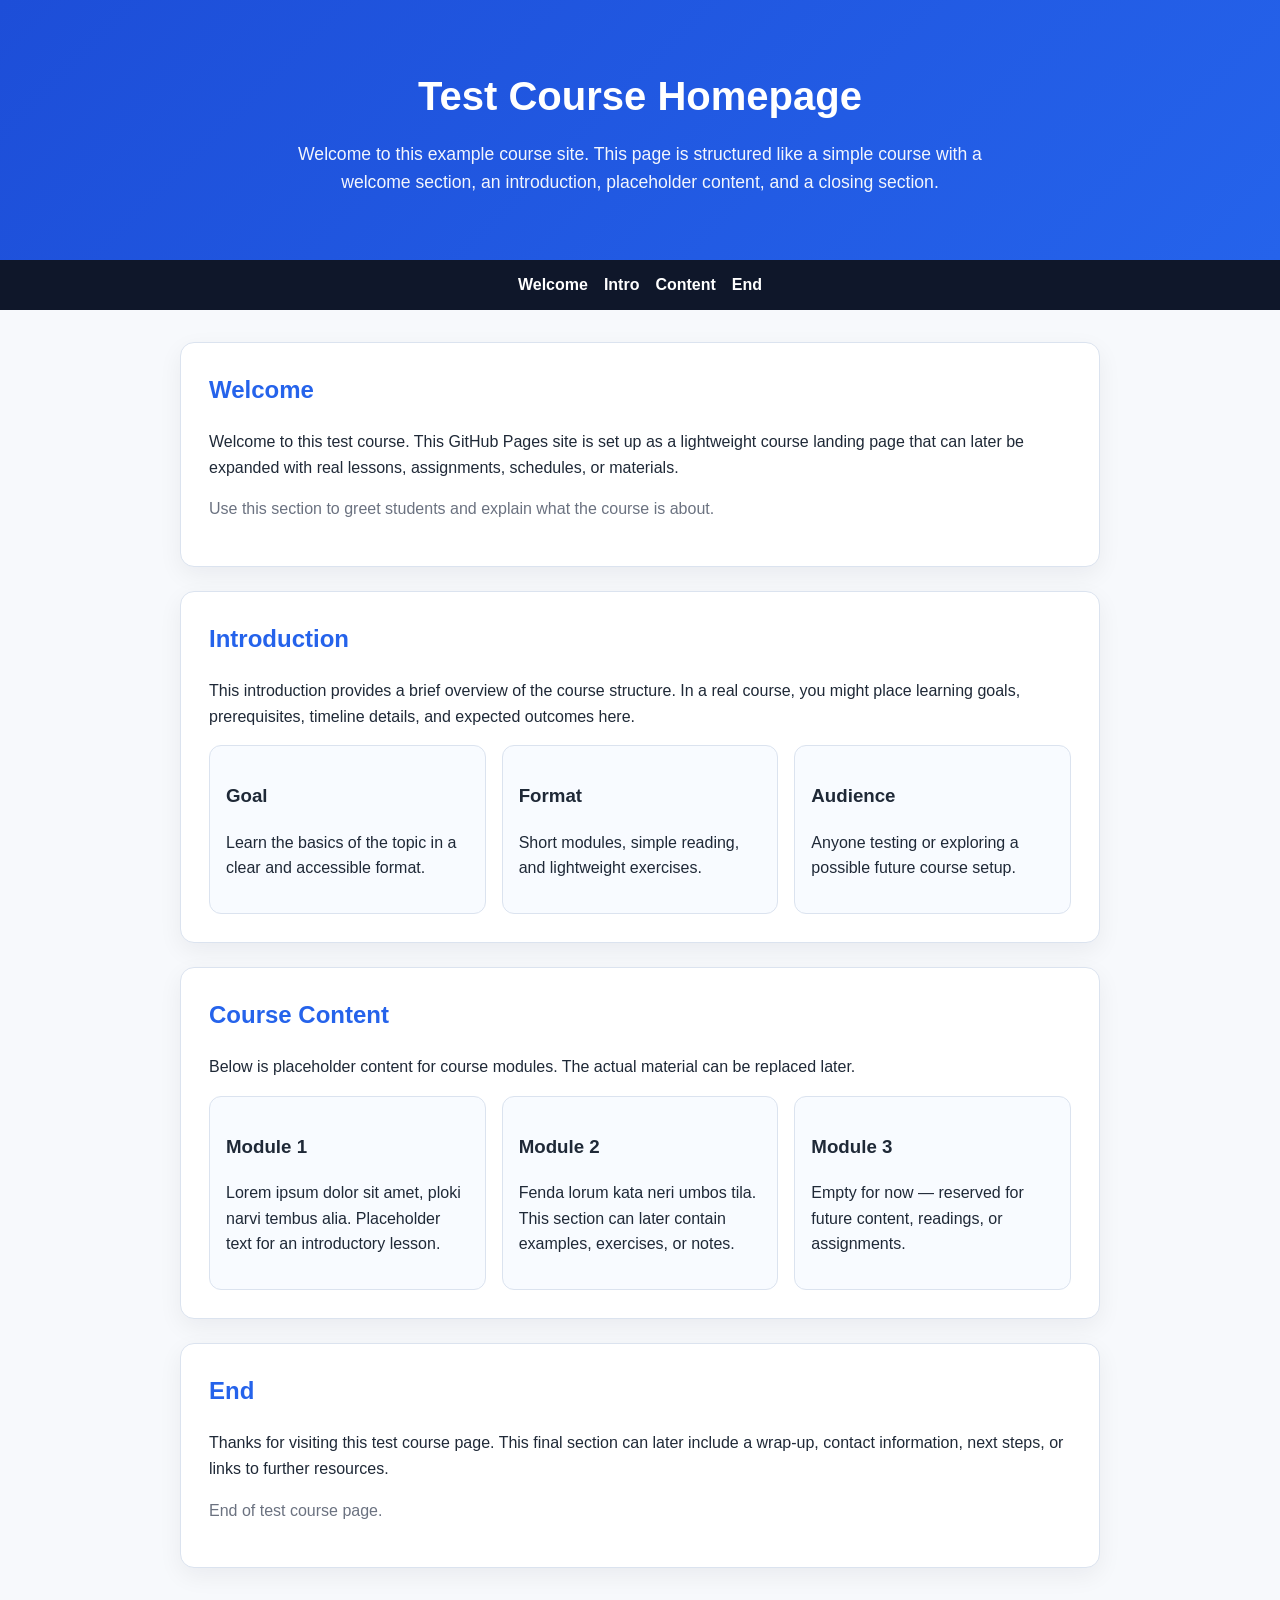
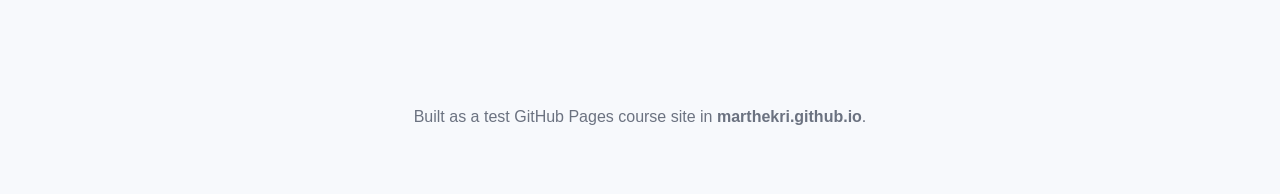
==== index.html @ 1059d298 "Create course-style GitHub Pages homepage" ====
<!DOCTYPE html>
<html lang="en">
<head>
  <meta charset="UTF-8" />
  <meta name="viewport" content="width=device-width, initial-scale=1.0" />
  <title>Course Test Site</title>
  <style>
    :root {
      --bg: #f7f9fc;
      --card: #ffffff;
      --text: #1f2937;
      --muted: #6b7280;
      --accent: #2563eb;
      --border: #dbe3ef;
    }

    * { box-sizing: border-box; }

    body {
      margin: 0;
      font-family: Arial, Helvetica, sans-serif;
      background: var(--bg);
      color: var(--text);
      line-height: 1.6;
    }

    header {
      background: linear-gradient(135deg, #1d4ed8, #2563eb);
      color: white;
      padding: 4rem 1.5rem;
      text-align: center;
    }

    header h1 {
      margin: 0 0 0.75rem;
      font-size: 2.5rem;
    }

    header p {
      margin: 0 auto;
      max-width: 700px;
      font-size: 1.1rem;
      opacity: 0.95;
    }

    nav {
      background: #0f172a;
      padding: 0.75rem 1rem;
      position: sticky;
      top: 0;
    }

    nav ul {
      margin: 0;
      padding: 0;
      list-style: none;
      display: flex;
      gap: 1rem;
      justify-content: center;
      flex-wrap: wrap;
    }

    nav a {
      color: white;
      text-decoration: none;
      font-weight: bold;
    }

    main {
      max-width: 960px;
      margin: 0 auto;
      padding: 2rem 1.25rem 4rem;
    }

    section {
      background: var(--card);
      border: 1px solid var(--border);
      border-radius: 14px;
      padding: 1.75rem;
      margin-bottom: 1.5rem;
      box-shadow: 0 8px 24px rgba(15, 23, 42, 0.06);
    }

    h2 {
      margin-top: 0;
      color: var(--accent);
    }

    .grid {
      display: grid;
      grid-template-columns: repeat(auto-fit, minmax(220px, 1fr));
      gap: 1rem;
      margin-top: 1rem;
    }

    .card {
      border: 1px solid var(--border);
      border-radius: 12px;
      padding: 1rem;
      background: #f8fbff;
    }

    .muted {
      color: var(--muted);
    }

    footer {
      text-align: center;
      padding: 2rem 1rem 3rem;
      color: var(--muted);
    }
  </style>
</head>
<body>
  <header>
    <h1>Test Course Homepage</h1>
    <p>Welcome to this example course site. This page is structured like a simple course with a welcome section, an introduction, placeholder content, and a closing section.</p>
  </header>

  <nav>
    <ul>
      <li><a href="#welcome">Welcome</a></li>
      <li><a href="#intro">Intro</a></li>
      <li><a href="#content">Content</a></li>
      <li><a href="#end">End</a></li>
    </ul>
  </nav>

  <main>
    <section id="welcome">
      <h2>Welcome</h2>
      <p>Welcome to this test course. This GitHub Pages site is set up as a lightweight course landing page that can later be expanded with real lessons, assignments, schedules, or materials.</p>
      <p class="muted">Use this section to greet students and explain what the course is about.</p>
    </section>

    <section id="intro">
      <h2>Introduction</h2>
      <p>This introduction provides a brief overview of the course structure. In a real course, you might place learning goals, prerequisites, timeline details, and expected outcomes here.</p>
      <div class="grid">
        <div class="card">
          <h3>Goal</h3>
          <p>Learn the basics of the topic in a clear and accessible format.</p>
        </div>
        <div class="card">
          <h3>Format</h3>
          <p>Short modules, simple reading, and lightweight exercises.</p>
        </div>
        <div class="card">
          <h3>Audience</h3>
          <p>Anyone testing or exploring a possible future course setup.</p>
        </div>
      </div>
    </section>

    <section id="content">
      <h2>Course Content</h2>
      <p>Below is placeholder content for course modules. The actual material can be replaced later.</p>
      <div class="grid">
        <div class="card">
          <h3>Module 1</h3>
          <p>Lorem ipsum dolor sit amet, ploki narvi tembus alia. Placeholder text for an introductory lesson.</p>
        </div>
        <div class="card">
          <h3>Module 2</h3>
          <p>Fenda lorum kata neri umbos tila. This section can later contain examples, exercises, or notes.</p>
        </div>
        <div class="card">
          <h3>Module 3</h3>
          <p>Empty for now — reserved for future content, readings, or assignments.</p>
        </div>
      </div>
    </section>

    <section id="end">
      <h2>End</h2>
      <p>Thanks for visiting this test course page. This final section can later include a wrap-up, contact information, next steps, or links to further resources.</p>
      <p class="muted">End of test course page.</p>
    </section>
  </main>

  <footer>
    <p>Built as a test GitHub Pages course site in <strong>marthekri.github.io</strong>.</p>
  </footer>
</body>
</html>
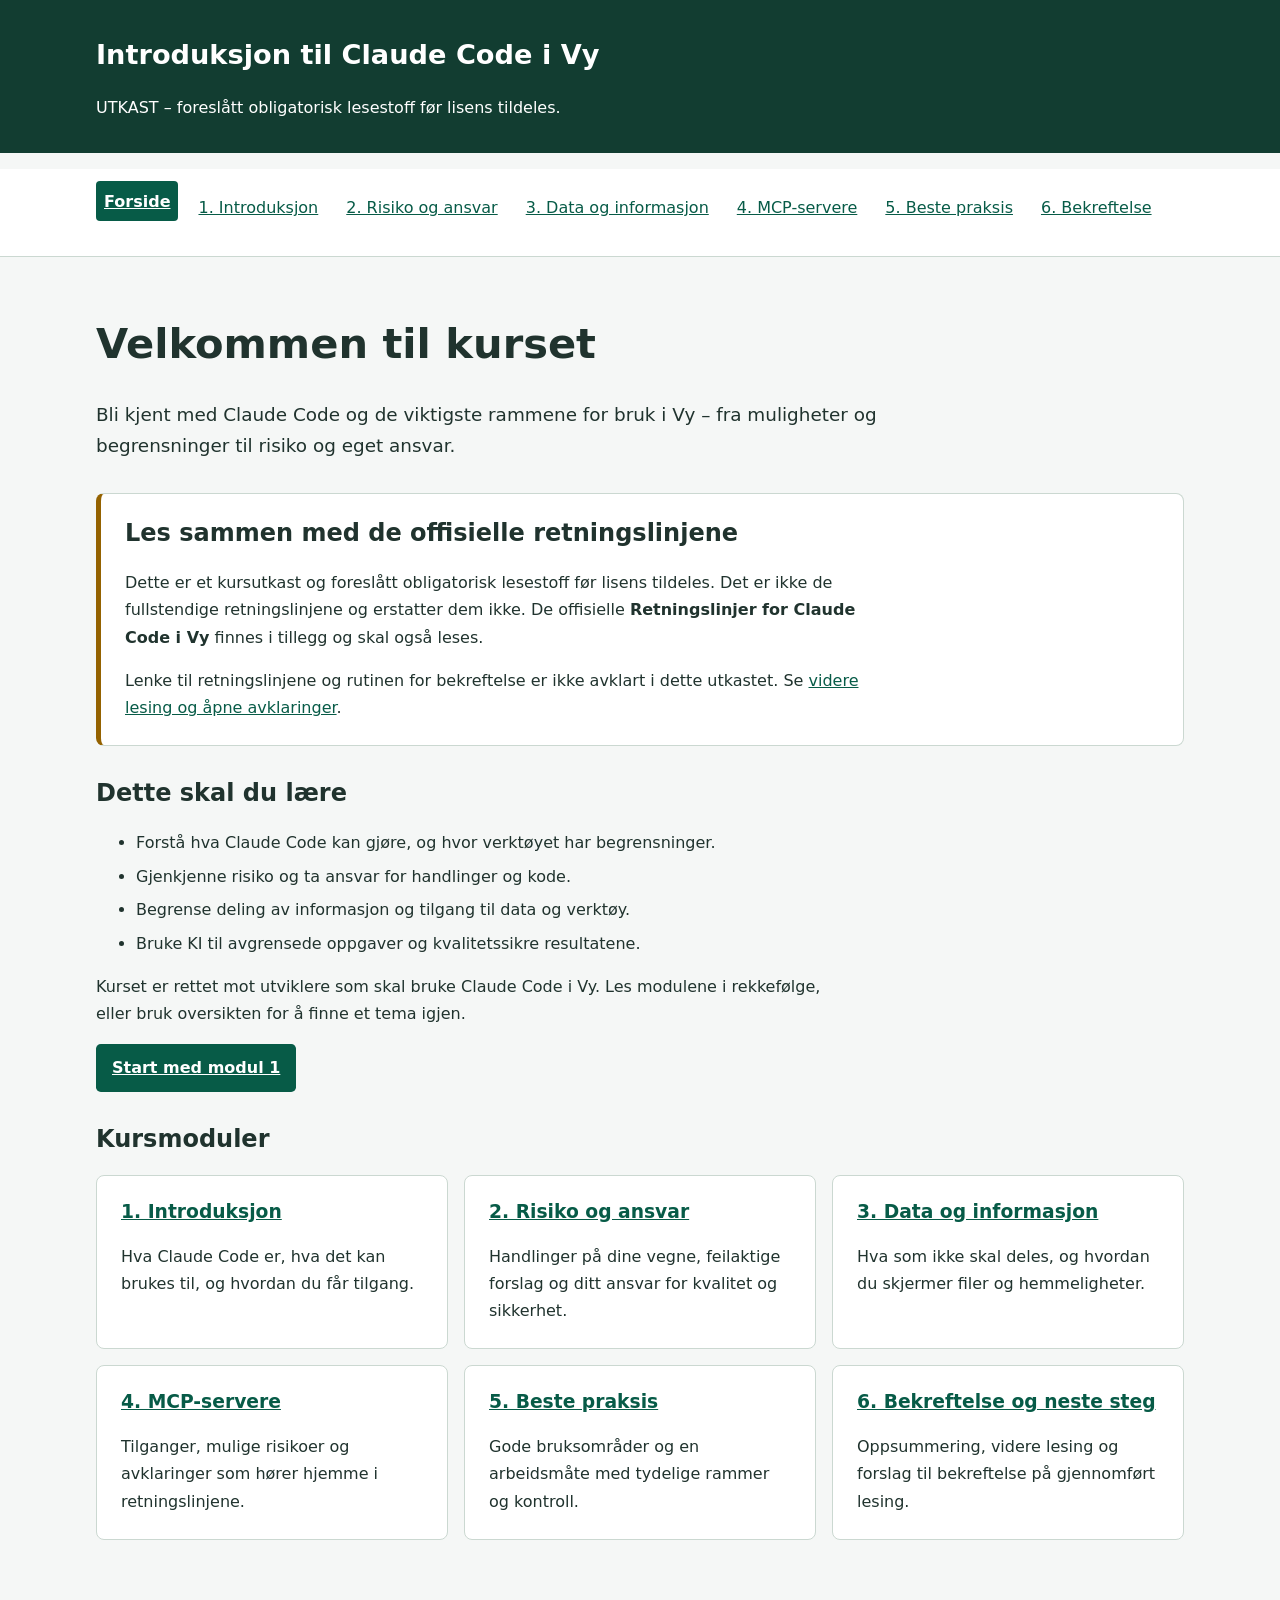
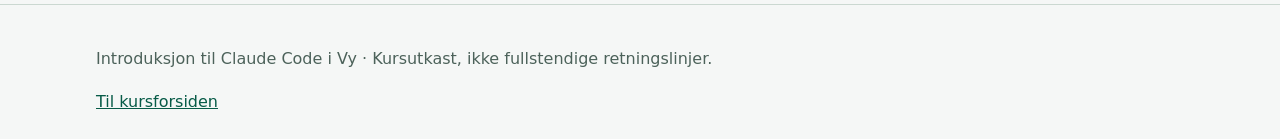
==== commit c18036f8: "Build Norwegian multi-page Claude Code course with shared styling Co-authored-by: marthekri <3156885" ====
--- a/index.html
+++ b/index.html
@@ -1,185 +1,85 @@
 <!DOCTYPE html>
-<html lang="en">
+<html lang="nb">
 <head>
-  <meta charset="UTF-8" />
-  <meta name="viewport" content="width=device-width, initial-scale=1.0" />
-  <title>Course Test Site</title>
-  <style>
-    :root {
-      --bg: #f7f9fc;
-      --card: #ffffff;
-      --text: #1f2937;
-      --muted: #6b7280;
-      --accent: #2563eb;
-      --border: #dbe3ef;
-    }
-
-    * { box-sizing: border-box; }
-
-    body {
-      margin: 0;
-      font-family: Arial, Helvetica, sans-serif;
-      background: var(--bg);
-      color: var(--text);
-      line-height: 1.6;
-    }
-
-    header {
-      background: linear-gradient(135deg, #1d4ed8, #2563eb);
-      color: white;
-      padding: 4rem 1.5rem;
-      text-align: center;
-    }
-
-    header h1 {
-      margin: 0 0 0.75rem;
-      font-size: 2.5rem;
-    }
-
-    header p {
-      margin: 0 auto;
-      max-width: 700px;
-      font-size: 1.1rem;
-      opacity: 0.95;
-    }
-
-    nav {
-      background: #0f172a;
-      padding: 0.75rem 1rem;
-      position: sticky;
-      top: 0;
-    }
-
-    nav ul {
-      margin: 0;
-      padding: 0;
-      list-style: none;
-      display: flex;
-      gap: 1rem;
-      justify-content: center;
-      flex-wrap: wrap;
-    }
-
-    nav a {
-      color: white;
-      text-decoration: none;
-      font-weight: bold;
-    }
-
-    main {
-      max-width: 960px;
-      margin: 0 auto;
-      padding: 2rem 1.25rem 4rem;
-    }
-
-    section {
-      background: var(--card);
-      border: 1px solid var(--border);
-      border-radius: 14px;
-      padding: 1.75rem;
-      margin-bottom: 1.5rem;
-      box-shadow: 0 8px 24px rgba(15, 23, 42, 0.06);
-    }
-
-    h2 {
-      margin-top: 0;
-      color: var(--accent);
-    }
-
-    .grid {
-      display: grid;
-      grid-template-columns: repeat(auto-fit, minmax(220px, 1fr));
-      gap: 1rem;
-      margin-top: 1rem;
-    }
-
-    .card {
-      border: 1px solid var(--border);
-      border-radius: 12px;
-      padding: 1rem;
-      background: #f8fbff;
-    }
-
-    .muted {
-      color: var(--muted);
-    }
-
-    footer {
-      text-align: center;
-      padding: 2rem 1rem 3rem;
-      color: var(--muted);
-    }
-  </style>
+  <meta charset="UTF-8">
+  <meta name="viewport" content="width=device-width, initial-scale=1">
+  <meta name="description" content="Et kursutkast om muligheter, risiko og ansvar ved bruk av Claude Code i Vy.">
+  <title>Introduksjon til Claude Code i Vy</title>
+  <link rel="stylesheet" href="style.css">
 </head>
 <body>
-  <header>
-    <h1>Test Course Homepage</h1>
-    <p>Welcome to this example course site. This page is structured like a simple course with a welcome section, an introduction, placeholder content, and a closing section.</p>
+  <a class="skip-link" href="#innhold">Hopp til innhold</a>
+  <header class="site-header">
+    <div class="container">
+      <a class="site-title" href="index.html">Introduksjon til Claude Code i Vy</a>
+      <p class="draft">UTKAST – foreslått obligatorisk lesestoff før lisens tildeles.</p>
+    </div>
   </header>
-
-  <nav>
-    <ul>
-      <li><a href="#welcome">Welcome</a></li>
-      <li><a href="#intro">Intro</a></li>
-      <li><a href="#content">Content</a></li>
-      <li><a href="#end">End</a></li>
+  <nav class="course-nav" aria-label="Kursnavigasjon">
+    <ul class="container">
+      <li><a href="index.html" aria-current="page">Forside</a></li>
+      <li><a href="modules/introduksjon.html">1. Introduksjon</a></li>
+      <li><a href="modules/risiko-og-ansvar.html">2. Risiko og ansvar</a></li>
+      <li><a href="modules/data-og-informasjon.html">3. Data og informasjon</a></li>
+      <li><a href="modules/mcp-servere.html">4. MCP-servere</a></li>
+      <li><a href="modules/beste-praksis.html">5. Beste praksis</a></li>
+      <li><a href="modules/bekreftelse.html">6. Bekreftelse</a></li>
     </ul>
   </nav>
-
-  <main>
-    <section id="welcome">
-      <h2>Welcome</h2>
-      <p>Welcome to this test course. This GitHub Pages site is set up as a lightweight course landing page that can later be expanded with real lessons, assignments, schedules, or materials.</p>
-      <p class="muted">Use this section to greet students and explain what the course is about.</p>
+  <main id="innhold" class="container">
+    <h1>Velkommen til kurset</h1>
+    <p class="lead">Bli kjent med Claude Code og de viktigste rammene for bruk i Vy – fra muligheter og begrensninger til risiko og eget ansvar.</p>
+    <aside class="notice" aria-label="Om utkastet">
+      <h2>Les sammen med de offisielle retningslinjene</h2>
+      <p>Dette er et kursutkast og foreslått obligatorisk lesestoff før lisens tildeles. Det er ikke de fullstendige retningslinjene og erstatter dem ikke. De offisielle <strong>Retningslinjer for Claude Code i Vy</strong> finnes i tillegg og skal også leses.</p>
+      <p>Lenke til retningslinjene og rutinen for bekreftelse er ikke avklart i dette utkastet. Se <a href="modules/bekreftelse.html#retningslinjer">videre lesing og åpne avklaringer</a>.</p>
+    </aside>
+    <section aria-labelledby="mal">
+      <h2 id="mal">Dette skal du lære</h2>
+      <ul>
+        <li>Forstå hva Claude Code kan gjøre, og hvor verktøyet har begrensninger.</li>
+        <li>Gjenkjenne risiko og ta ansvar for handlinger og kode.</li>
+        <li>Begrense deling av informasjon og tilgang til data og verktøy.</li>
+        <li>Bruke KI til avgrensede oppgaver og kvalitetssikre resultatene.</li>
+      </ul>
+      <p>Kurset er rettet mot utviklere som skal bruke Claude Code i Vy. Les modulene i rekkefølge, eller bruk oversikten for å finne et tema igjen.</p>
+      <a class="button" href="modules/introduksjon.html">Start med modul 1</a>
     </section>
-
-    <section id="intro">
-      <h2>Introduction</h2>
-      <p>This introduction provides a brief overview of the course structure. In a real course, you might place learning goals, prerequisites, timeline details, and expected outcomes here.</p>
-      <div class="grid">
-        <div class="card">
-          <h3>Goal</h3>
-          <p>Learn the basics of the topic in a clear and accessible format.</p>
-        </div>
-        <div class="card">
-          <h3>Format</h3>
-          <p>Short modules, simple reading, and lightweight exercises.</p>
-        </div>
-        <div class="card">
-          <h3>Audience</h3>
-          <p>Anyone testing or exploring a possible future course setup.</p>
-        </div>
-      </div>
-    </section>
-
-    <section id="content">
-      <h2>Course Content</h2>
-      <p>Below is placeholder content for course modules. The actual material can be replaced later.</p>
-      <div class="grid">
-        <div class="card">
-          <h3>Module 1</h3>
-          <p>Lorem ipsum dolor sit amet, ploki narvi tembus alia. Placeholder text for an introductory lesson.</p>
-        </div>
-        <div class="card">
-          <h3>Module 2</h3>
-          <p>Fenda lorum kata neri umbos tila. This section can later contain examples, exercises, or notes.</p>
-        </div>
-        <div class="card">
-          <h3>Module 3</h3>
-          <p>Empty for now — reserved for future content, readings, or assignments.</p>
-        </div>
-      </div>
-    </section>
-
-    <section id="end">
-      <h2>End</h2>
-      <p>Thanks for visiting this test course page. This final section can later include a wrap-up, contact information, next steps, or links to further resources.</p>
-      <p class="muted">End of test course page.</p>
+    <section aria-labelledby="moduler">
+      <h2 id="moduler">Kursmoduler</h2>
+      <ol class="module-grid">
+        <li class="card">
+          <h3><a href="modules/introduksjon.html">1. Introduksjon</a></h3>
+          <p>Hva Claude Code er, hva det kan brukes til, og hvordan du får tilgang.</p>
+        </li>
+        <li class="card">
+          <h3><a href="modules/risiko-og-ansvar.html">2. Risiko og ansvar</a></h3>
+          <p>Handlinger på dine vegne, feilaktige forslag og ditt ansvar for kvalitet og sikkerhet.</p>
+        </li>
+        <li class="card">
+          <h3><a href="modules/data-og-informasjon.html">3. Data og informasjon</a></h3>
+          <p>Hva som ikke skal deles, og hvordan du skjermer filer og hemmeligheter.</p>
+        </li>
+        <li class="card">
+          <h3><a href="modules/mcp-servere.html">4. MCP-servere</a></h3>
+          <p>Tilganger, mulige risikoer og avklaringer som hører hjemme i retningslinjene.</p>
+        </li>
+        <li class="card">
+          <h3><a href="modules/beste-praksis.html">5. Beste praksis</a></h3>
+          <p>Gode bruksområder og en arbeidsmåte med tydelige rammer og kontroll.</p>
+        </li>
+        <li class="card">
+          <h3><a href="modules/bekreftelse.html">6. Bekreftelse og neste steg</a></h3>
+          <p>Oppsummering, videre lesing og forslag til bekreftelse på gjennomført lesing.</p>
+        </li>
+      </ol>
     </section>
   </main>
-
-  <footer>
-    <p>Built as a test GitHub Pages course site in <strong>marthekri.github.io</strong>.</p>
+  <footer class="site-footer">
+    <div class="container">
+      <p>Introduksjon til Claude Code i Vy · Kursutkast, ikke fullstendige retningslinjer.</p>
+      <a href="index.html">Til kursforsiden</a>
+    </div>
   </footer>
 </body>
 </html>
--- a/style.css
+++ b/style.css
@@ -0,0 +1,144 @@
+:root {
+  color-scheme: light;
+  --background: #f5f7f6;
+  --surface: #ffffff;
+  --text: #20332e;
+  --muted: #4c625a;
+  --accent: #075b47;
+  --border: #cbd8d1;
+}
+
+* { box-sizing: border-box; }
+
+body {
+  margin: 0;
+  background: var(--background);
+  color: var(--text);
+  font-family: system-ui, -apple-system, BlinkMacSystemFont, "Segoe UI", sans-serif;
+  line-height: 1.7;
+  overflow-wrap: anywhere;
+}
+
+.container {
+  width: min(100% - 2rem, 68rem);
+  margin-inline: auto;
+}
+
+a { color: var(--accent); }
+a:hover { text-decoration-thickness: 0.15em; }
+a:focus-visible { outline: 3px solid #b35400; outline-offset: 4px; }
+
+.skip-link {
+  position: absolute;
+  left: 1rem;
+  top: -6rem;
+  padding: 0.5rem 1rem;
+  background: var(--surface);
+}
+
+.skip-link:focus { top: 1rem; }
+
+.site-header {
+  padding: 2rem 0;
+  background: #123d31;
+  color: white;
+}
+
+.site-title {
+  color: white;
+  font-size: clamp(1.2rem, 3vw, 1.7rem);
+  font-weight: 700;
+  text-decoration: none;
+}
+
+.draft { margin-bottom: 0; }
+
+.course-nav {
+  background: var(--surface);
+  border-bottom: 1px solid var(--border);
+}
+
+.course-nav ul {
+  display: flex;
+  flex-wrap: wrap;
+  gap: 0.25rem 0.75rem;
+  padding-block: 0.75rem;
+  padding-inline: 0;
+  list-style: none;
+}
+
+.course-nav a {
+  display: block;
+  padding: 0.4rem 0.5rem;
+  border-radius: 0.25rem;
+}
+
+.course-nav a[aria-current="page"] {
+  background: var(--accent);
+  color: white;
+  font-weight: 700;
+}
+
+main { padding-block: 2rem 3rem; }
+h1, h2, h3 { line-height: 1.3; }
+h1 { font-size: clamp(1.8rem, 4vw, 2.6rem); }
+h2 { margin-top: 0; }
+p, li { max-width: 75ch; }
+li + li { margin-top: 0.4rem; }
+section { margin-top: 2rem; }
+.lead { font-size: 1.15rem; }
+.eyebrow { color: var(--muted); font-weight: 600; }
+
+.notice, .summary, .card {
+  padding: 1.5rem;
+  background: var(--surface);
+  border: 1px solid var(--border);
+  border-radius: 0.5rem;
+}
+
+.notice { border-left: 5px solid #946200; margin-block: 2rem; }
+.summary { border-left: 5px solid var(--accent); margin-top: 2rem; }
+.notice > :last-child, .summary > :last-child, .card > :last-child { margin-bottom: 0; }
+
+.module-grid {
+  display: grid;
+  grid-template-columns: repeat(auto-fit, minmax(min(100%, 18rem), 1fr));
+  gap: 1rem;
+  padding: 0;
+  list-style: none;
+}
+
+.module-grid li { margin: 0; }
+.card h3 { margin-top: 0; }
+
+.button {
+  display: inline-block;
+  padding: 0.65rem 1rem;
+  border-radius: 0.3rem;
+  background: var(--accent);
+  color: white;
+  font-weight: 600;
+}
+
+.module-pagination {
+  display: flex;
+  flex-wrap: wrap;
+  justify-content: space-between;
+  gap: 1rem;
+  margin-top: 2rem;
+  padding-top: 1.5rem;
+  border-top: 1px solid var(--border);
+}
+
+.site-footer {
+  padding-block: 1.5rem;
+  border-top: 1px solid var(--border);
+  color: var(--muted);
+}
+
+code { font-size: 1.05em; }
+
+@media (max-width: 40rem) {
+  .course-nav li { flex: 1 1 100%; }
+  .notice, .summary, .card { padding: 1rem; }
+}
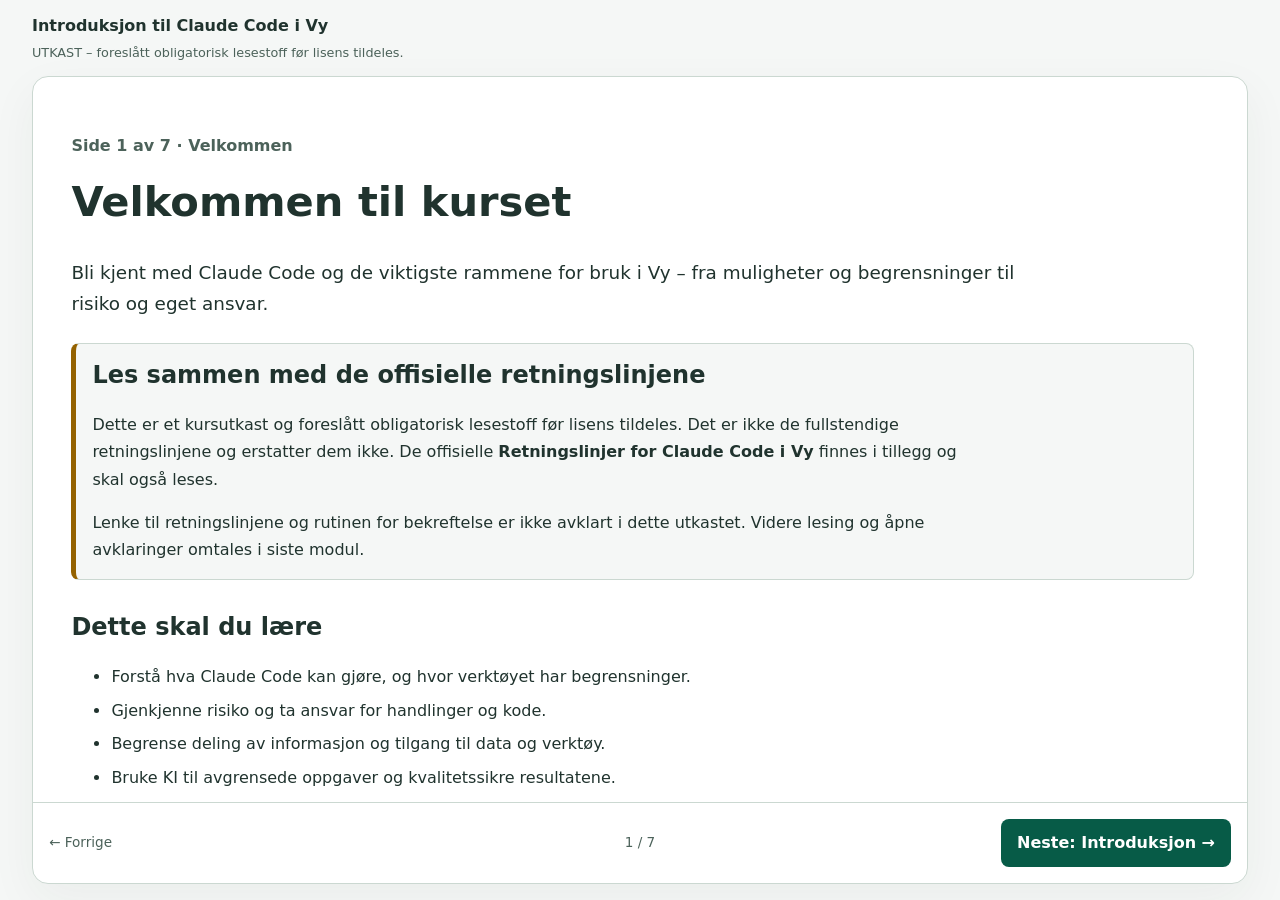
==== commit d2916e91: "Present course pages in a single-screen sequential layout Co-authored-by: marthekri <315688579+marth" ====
--- a/index.html
+++ b/index.html
@@ -11,28 +11,19 @@
   <a class="skip-link" href="#innhold">Hopp til innhold</a>
   <header class="site-header">
     <div class="container">
-      <a class="site-title" href="index.html">Introduksjon til Claude Code i Vy</a>
+      <p class="site-title">Introduksjon til Claude Code i Vy</p>
       <p class="draft">UTKAST – foreslått obligatorisk lesestoff før lisens tildeles.</p>
     </div>
   </header>
-  <nav class="course-nav" aria-label="Kursnavigasjon">
-    <ul class="container">
-      <li><a href="index.html" aria-current="page">Forside</a></li>
-      <li><a href="modules/introduksjon.html">1. Introduksjon</a></li>
-      <li><a href="modules/risiko-og-ansvar.html">2. Risiko og ansvar</a></li>
-      <li><a href="modules/data-og-informasjon.html">3. Data og informasjon</a></li>
-      <li><a href="modules/mcp-servere.html">4. MCP-servere</a></li>
-      <li><a href="modules/beste-praksis.html">5. Beste praksis</a></li>
-      <li><a href="modules/bekreftelse.html">6. Bekreftelse</a></li>
-    </ul>
-  </nav>
   <main id="innhold" class="container">
+    <div class="page-content" role="region" aria-label="Sideinnhold" tabindex="0">
+    <p class="eyebrow">Side 1 av 7 · Velkommen</p>
     <h1>Velkommen til kurset</h1>
     <p class="lead">Bli kjent med Claude Code og de viktigste rammene for bruk i Vy – fra muligheter og begrensninger til risiko og eget ansvar.</p>
     <aside class="notice" aria-label="Om utkastet">
       <h2>Les sammen med de offisielle retningslinjene</h2>
       <p>Dette er et kursutkast og foreslått obligatorisk lesestoff før lisens tildeles. Det er ikke de fullstendige retningslinjene og erstatter dem ikke. De offisielle <strong>Retningslinjer for Claude Code i Vy</strong> finnes i tillegg og skal også leses.</p>
-      <p>Lenke til retningslinjene og rutinen for bekreftelse er ikke avklart i dette utkastet. Se <a href="modules/bekreftelse.html#retningslinjer">videre lesing og åpne avklaringer</a>.</p>
+      <p>Lenke til retningslinjene og rutinen for bekreftelse er ikke avklart i dette utkastet. Videre lesing og åpne avklaringer omtales i siste modul.</p>
     </aside>
     <section aria-labelledby="mal">
       <h2 id="mal">Dette skal du lære</h2>
@@ -42,44 +33,43 @@
         <li>Begrense deling av informasjon og tilgang til data og verktøy.</li>
         <li>Bruke KI til avgrensede oppgaver og kvalitetssikre resultatene.</li>
       </ul>
-      <p>Kurset er rettet mot utviklere som skal bruke Claude Code i Vy. Les modulene i rekkefølge, eller bruk oversikten for å finne et tema igjen.</p>
-      <a class="button" href="modules/introduksjon.html">Start med modul 1</a>
+      <p>Kurset er rettet mot utviklere som skal bruke Claude Code i Vy. Les én side om gangen, og bruk Forrige og Neste for å gå gjennom kurset.</p>
     </section>
     <section aria-labelledby="moduler">
       <h2 id="moduler">Kursmoduler</h2>
       <ol class="module-grid">
         <li class="card">
-          <h3><a href="modules/introduksjon.html">1. Introduksjon</a></h3>
+          <h3>1. Introduksjon</h3>
           <p>Hva Claude Code er, hva det kan brukes til, og hvordan du får tilgang.</p>
         </li>
         <li class="card">
-          <h3><a href="modules/risiko-og-ansvar.html">2. Risiko og ansvar</a></h3>
+          <h3>2. Risiko og ansvar</h3>
           <p>Handlinger på dine vegne, feilaktige forslag og ditt ansvar for kvalitet og sikkerhet.</p>
         </li>
         <li class="card">
-          <h3><a href="modules/data-og-informasjon.html">3. Data og informasjon</a></h3>
+          <h3>3. Data og informasjon</h3>
           <p>Hva som ikke skal deles, og hvordan du skjermer filer og hemmeligheter.</p>
         </li>
         <li class="card">
-          <h3><a href="modules/mcp-servere.html">4. MCP-servere</a></h3>
+          <h3>4. MCP-servere</h3>
           <p>Tilganger, mulige risikoer og avklaringer som hører hjemme i retningslinjene.</p>
         </li>
         <li class="card">
-          <h3><a href="modules/beste-praksis.html">5. Beste praksis</a></h3>
+          <h3>5. Beste praksis</h3>
           <p>Gode bruksområder og en arbeidsmåte med tydelige rammer og kontroll.</p>
         </li>
         <li class="card">
-          <h3><a href="modules/bekreftelse.html">6. Bekreftelse og neste steg</a></h3>
+          <h3>6. Bekreftelse og neste steg</h3>
           <p>Oppsummering, videre lesing og forslag til bekreftelse på gjennomført lesing.</p>
         </li>
       </ol>
     </section>
+    </div>
+    <nav class="module-pagination" aria-label="Siderekkefølge">
+      <span aria-disabled="true">← Forrige</span>
+      <span class="page-count">1 / 7</span>
+      <a href="modules/introduksjon.html" rel="next">Neste: Introduksjon →</a>
+    </nav>
   </main>
-  <footer class="site-footer">
-    <div class="container">
-      <p>Introduksjon til Claude Code i Vy · Kursutkast, ikke fullstendige retningslinjer.</p>
-      <a href="index.html">Til kursforsiden</a>
-    </div>
-  </footer>
 </body>
 </html>
--- a/style.css
+++ b/style.css
@@ -12,6 +12,10 @@
 
 body {
   margin: 0;
+  height: 100vh;
+  height: 100dvh;
+  display: flex;
+  flex-direction: column;
   background: var(--background);
   color: var(--text);
   font-family: system-ui, -apple-system, BlinkMacSystemFont, "Segoe UI", sans-serif;
@@ -20,13 +24,13 @@
 }
 
 .container {
-  width: min(100% - 2rem, 68rem);
+  width: min(100% - 2rem, 76rem);
   margin-inline: auto;
 }
 
 a { color: var(--accent); }
 a:hover { text-decoration-thickness: 0.15em; }
-a:focus-visible { outline: 3px solid #b35400; outline-offset: 4px; }
+a:focus-visible, .page-content:focus-visible { outline: 3px solid #b35400; outline-offset: -3px; }
 
 .skip-link {
   position: absolute;
@@ -34,70 +38,63 @@
   top: -6rem;
   padding: 0.5rem 1rem;
   background: var(--surface);
+  z-index: 1;
 }
 
 .skip-link:focus { top: 1rem; }
 
 .site-header {
-  padding: 2rem 0;
-  background: #123d31;
-  color: white;
+  flex-shrink: 0;
+  padding: 0.75rem 0;
 }
 
 .site-title {
-  color: white;
-  font-size: clamp(1.2rem, 3vw, 1.7rem);
-  font-weight: 700;
-  text-decoration: none;
-}
-
-.draft { margin-bottom: 0; }
-
-.course-nav {
-  background: var(--surface);
-  border-bottom: 1px solid var(--border);
-}
-
-.course-nav ul {
-  display: flex;
-  flex-wrap: wrap;
-  gap: 0.25rem 0.75rem;
-  padding-block: 0.75rem;
-  padding-inline: 0;
-  list-style: none;
-}
-
-.course-nav a {
-  display: block;
-  padding: 0.4rem 0.5rem;
-  border-radius: 0.25rem;
-}
-
-.course-nav a[aria-current="page"] {
-  background: var(--accent);
-  color: white;
+  margin: 0;
+  font-size: 1rem;
   font-weight: 700;
 }
 
-main { padding-block: 2rem 3rem; }
+.draft { margin: 0.2rem 0 0; color: var(--muted); font-size: 0.8rem; }
+
+main {
+  flex: 1;
+  min-height: 0;
+  display: grid;
+  grid-template-rows: minmax(0, 1fr) auto;
+  margin-bottom: 1rem;
+  background: var(--surface);
+  border: 1px solid var(--border);
+  border-radius: 1rem;
+  box-shadow: 0 1rem 3rem #20332e0d;
+  overflow: hidden;
+}
+
+.page-content {
+  min-height: 0;
+  overflow-y: auto;
+  overscroll-behavior-y: contain;
+  padding: clamp(1rem, 3vw, 2.5rem);
+  scrollbar-gutter: stable;
+}
+
 h1, h2, h3 { line-height: 1.3; }
-h1 { font-size: clamp(1.8rem, 4vw, 2.6rem); }
+h1 { margin-top: 0; font-size: clamp(1.8rem, 4vw, 2.6rem); }
 h2 { margin-top: 0; }
-p, li { max-width: 75ch; }
+p, li { max-width: 85ch; }
 li + li { margin-top: 0.4rem; }
 section { margin-top: 2rem; }
 .lead { font-size: 1.15rem; }
 .eyebrow { color: var(--muted); font-weight: 600; }
 
 .notice, .summary, .card {
-  padding: 1.5rem;
-  background: var(--surface);
+  padding: 1rem;
+  background: var(--background);
   border: 1px solid var(--border);
   border-radius: 0.5rem;
 }
 
-.notice { border-left: 5px solid #946200; margin-block: 2rem; }
-.summary { border-left: 5px solid var(--accent); margin-top: 2rem; }
+.notice { border-left: 5px solid #946200; margin-block: 1.5rem; }
+.summary { border-left: 5px solid var(--accent); margin: 1.5rem 0 0; }
 .notice > :last-child, .summary > :last-child, .card > :last-child { margin-bottom: 0; }
 
 .module-grid {
@@ -111,34 +108,38 @@
 .module-grid li { margin: 0; }
 .card h3 { margin-top: 0; }
 
-.button {
-  display: inline-block;
+.module-pagination {
+  display: grid;
+  grid-template-columns: minmax(0, 1fr) auto minmax(0, 1fr);
+  align-items: center;
+  gap: 1rem;
+  padding: 1rem;
+  border-top: 1px solid var(--border);
+}
+
+.module-pagination a {
   padding: 0.65rem 1rem;
-  border-radius: 0.3rem;
+  border-radius: 0.5rem;
   background: var(--accent);
   color: white;
   font-weight: 600;
+  text-decoration: none;
 }
 
-.module-pagination {
-  display: flex;
-  flex-wrap: wrap;
-  justify-content: space-between;
-  gap: 1rem;
-  margin-top: 2rem;
-  padding-top: 1.5rem;
-  border-top: 1px solid var(--border);
-}
-
-.site-footer {
-  padding-block: 1.5rem;
-  border-top: 1px solid var(--border);
+.module-pagination a:hover { background: #123d31; }
+.module-pagination > :first-child { justify-self: start; }
+.module-pagination > :last-child { justify-self: end; }
+.module-pagination > [aria-disabled], .page-count {
   color: var(--muted);
+  font-size: 0.85rem;
 }
 
 code { font-size: 1.05em; }
 
 @media (max-width: 40rem) {
-  .course-nav li { flex: 1 1 100%; }
+  .container { width: calc(100% - 1rem); }
+  main { margin-bottom: 0.5rem; }
+  .module-pagination { gap: 0.5rem; padding: 0.75rem; font-size: 0.85rem; }
+  .module-pagination a { padding: 0.65rem; }
   .notice, .summary, .card { padding: 1rem; }
 }
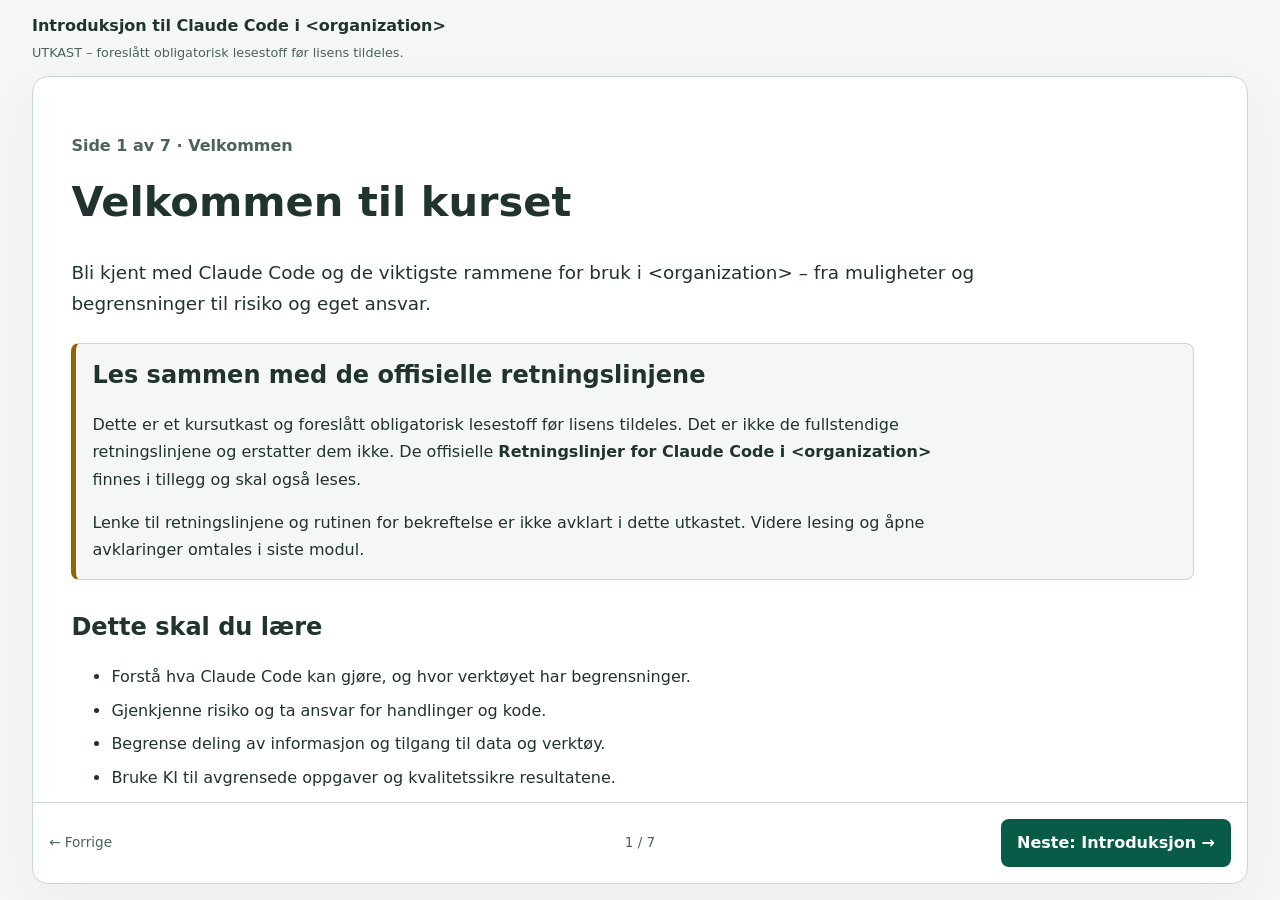
==== commit 3740cf80: "Replace Vy references with placeholder Co-authored-by: marthekri <315688579+marthekri@users.noreply." ====
--- a/index.html
+++ b/index.html
@@ -3,15 +3,15 @@
 <head>
   <meta charset="UTF-8">
   <meta name="viewport" content="width=device-width, initial-scale=1">
-  <meta name="description" content="Et kursutkast om muligheter, risiko og ansvar ved bruk av Claude Code i Vy.">
-  <title>Introduksjon til Claude Code i Vy</title>
+  <meta name="description" content="Et kursutkast om muligheter, risiko og ansvar ved bruk av Claude Code i &lt;organization&gt;.">
+  <title>Introduksjon til Claude Code i &lt;organization&gt;</title>
   <link rel="stylesheet" href="style.css">
 </head>
 <body>
   <a class="skip-link" href="#innhold">Hopp til innhold</a>
   <header class="site-header">
     <div class="container">
-      <p class="site-title">Introduksjon til Claude Code i Vy</p>
+      <p class="site-title">Introduksjon til Claude Code i &lt;organization&gt;</p>
       <p class="draft">UTKAST – foreslått obligatorisk lesestoff før lisens tildeles.</p>
     </div>
   </header>
@@ -19,10 +19,10 @@
     <div class="page-content" role="region" aria-label="Sideinnhold" tabindex="0">
     <p class="eyebrow">Side 1 av 7 · Velkommen</p>
     <h1>Velkommen til kurset</h1>
-    <p class="lead">Bli kjent med Claude Code og de viktigste rammene for bruk i Vy – fra muligheter og begrensninger til risiko og eget ansvar.</p>
+    <p class="lead">Bli kjent med Claude Code og de viktigste rammene for bruk i &lt;organization&gt; – fra muligheter og begrensninger til risiko og eget ansvar.</p>
     <aside class="notice" aria-label="Om utkastet">
       <h2>Les sammen med de offisielle retningslinjene</h2>
-      <p>Dette er et kursutkast og foreslått obligatorisk lesestoff før lisens tildeles. Det er ikke de fullstendige retningslinjene og erstatter dem ikke. De offisielle <strong>Retningslinjer for Claude Code i Vy</strong> finnes i tillegg og skal også leses.</p>
+      <p>Dette er et kursutkast og foreslått obligatorisk lesestoff før lisens tildeles. Det er ikke de fullstendige retningslinjene og erstatter dem ikke. De offisielle <strong>Retningslinjer for Claude Code i &lt;organization&gt;</strong> finnes i tillegg og skal også leses.</p>
       <p>Lenke til retningslinjene og rutinen for bekreftelse er ikke avklart i dette utkastet. Videre lesing og åpne avklaringer omtales i siste modul.</p>
     </aside>
     <section aria-labelledby="mal">
@@ -33,7 +33,7 @@
         <li>Begrense deling av informasjon og tilgang til data og verktøy.</li>
         <li>Bruke KI til avgrensede oppgaver og kvalitetssikre resultatene.</li>
       </ul>
-      <p>Kurset er rettet mot utviklere som skal bruke Claude Code i Vy. Les én side om gangen, og bruk Forrige og Neste for å gå gjennom kurset.</p>
+      <p>Kurset er rettet mot utviklere som skal bruke Claude Code i &lt;organization&gt;. Les én side om gangen, og bruk Forrige og Neste for å gå gjennom kurset.</p>
     </section>
     <section aria-labelledby="moduler">
       <h2 id="moduler">Kursmoduler</h2>
--- a/style.css
+++ b/style.css
@@ -143,3 +143,14 @@
   .module-pagination a { padding: 0.65rem; }
   .notice, .summary, .card { padding: 1rem; }
 }
+
+@media (max-height: 24rem) {
+  body { height: auto; min-height: 100dvh; }
+  main { flex: none; overflow: visible; }
+  .page-content { overflow: visible; }
+  .module-pagination {
+    position: sticky;
+    bottom: 0;
+    background: var(--surface);
+  }
+}
